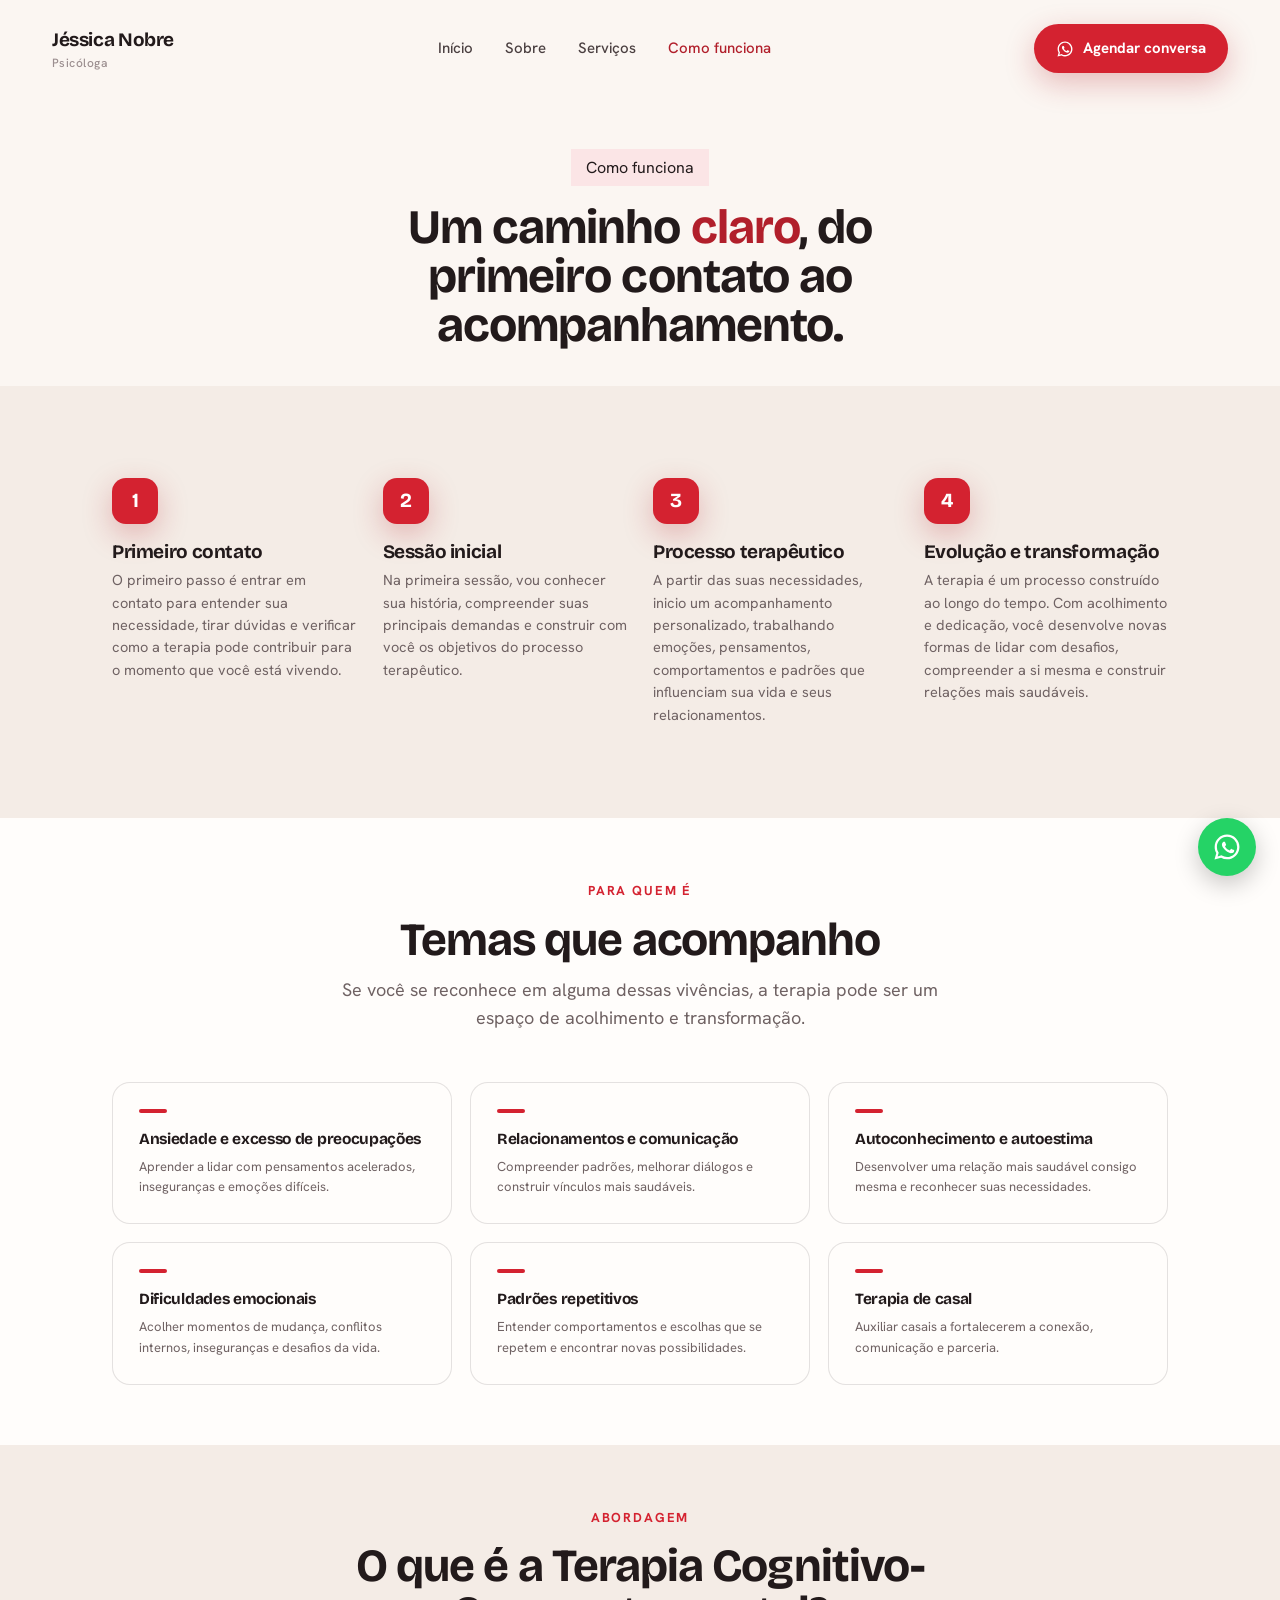
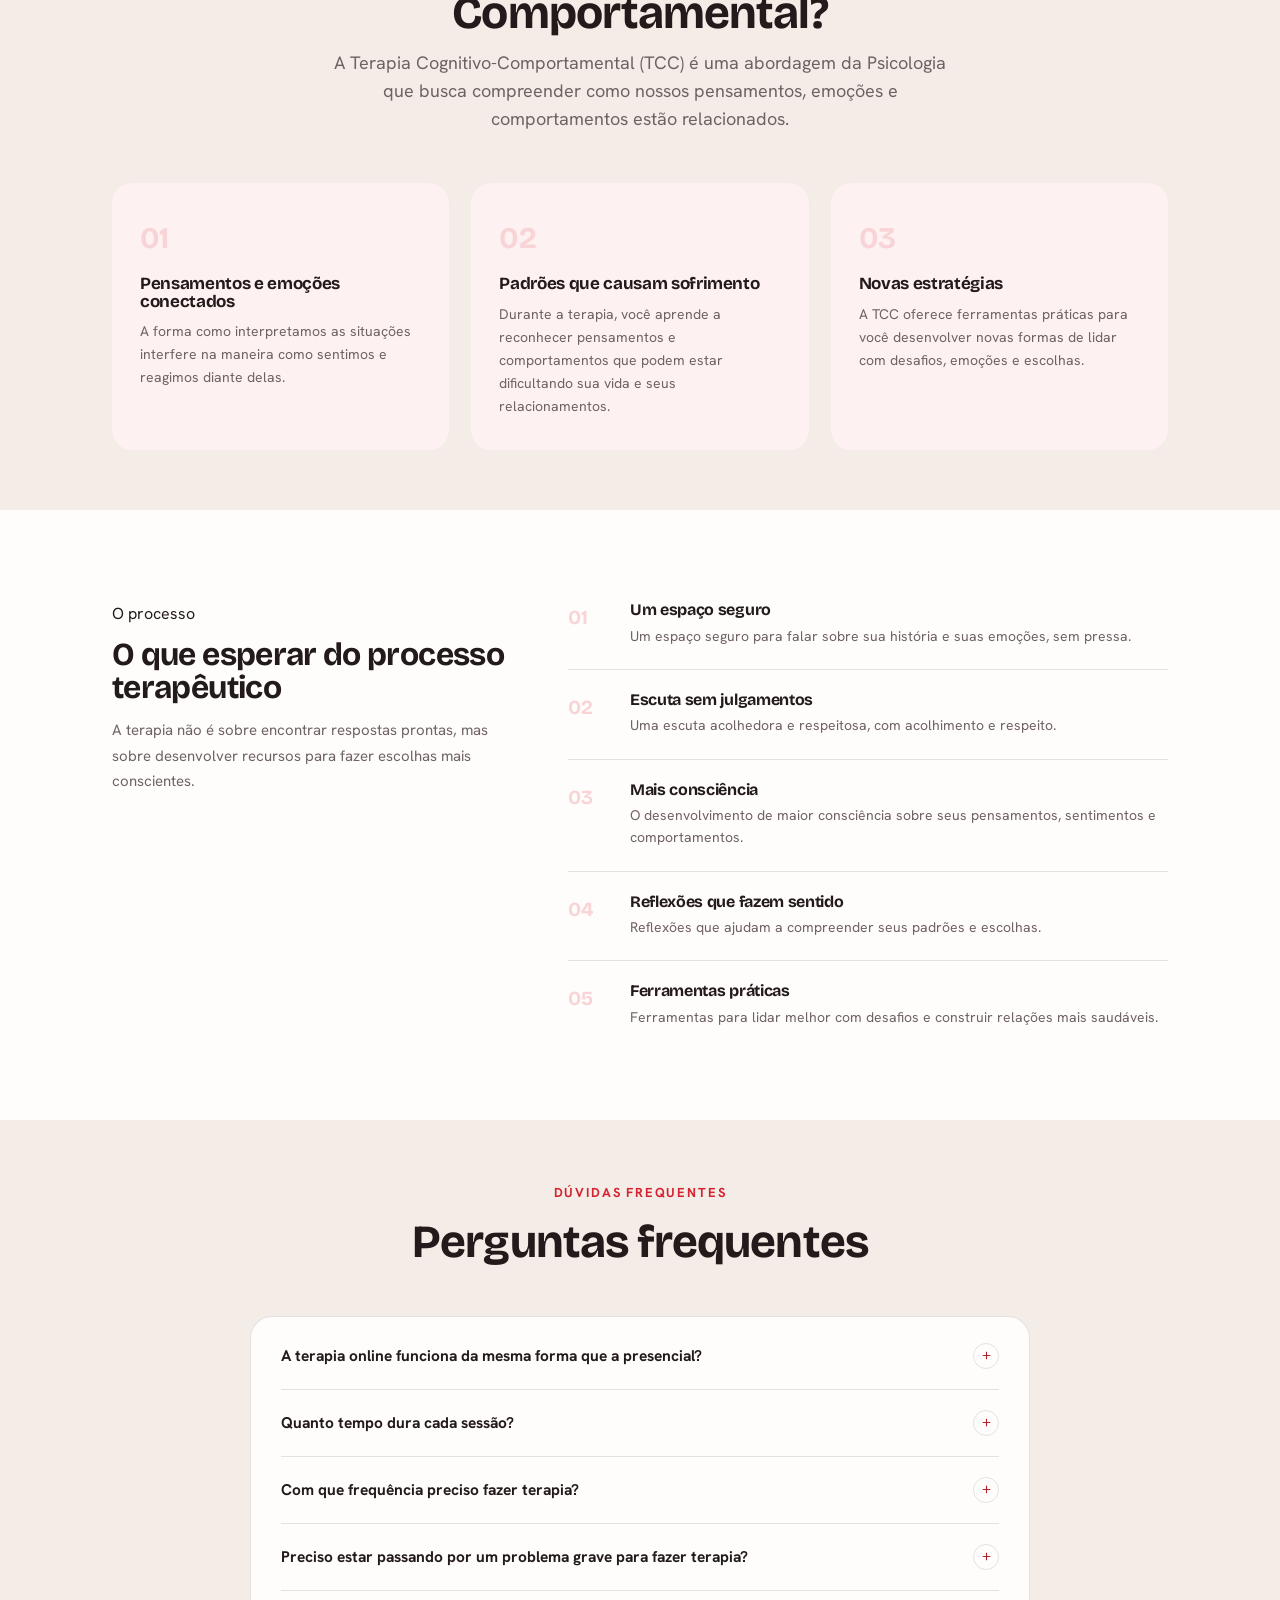
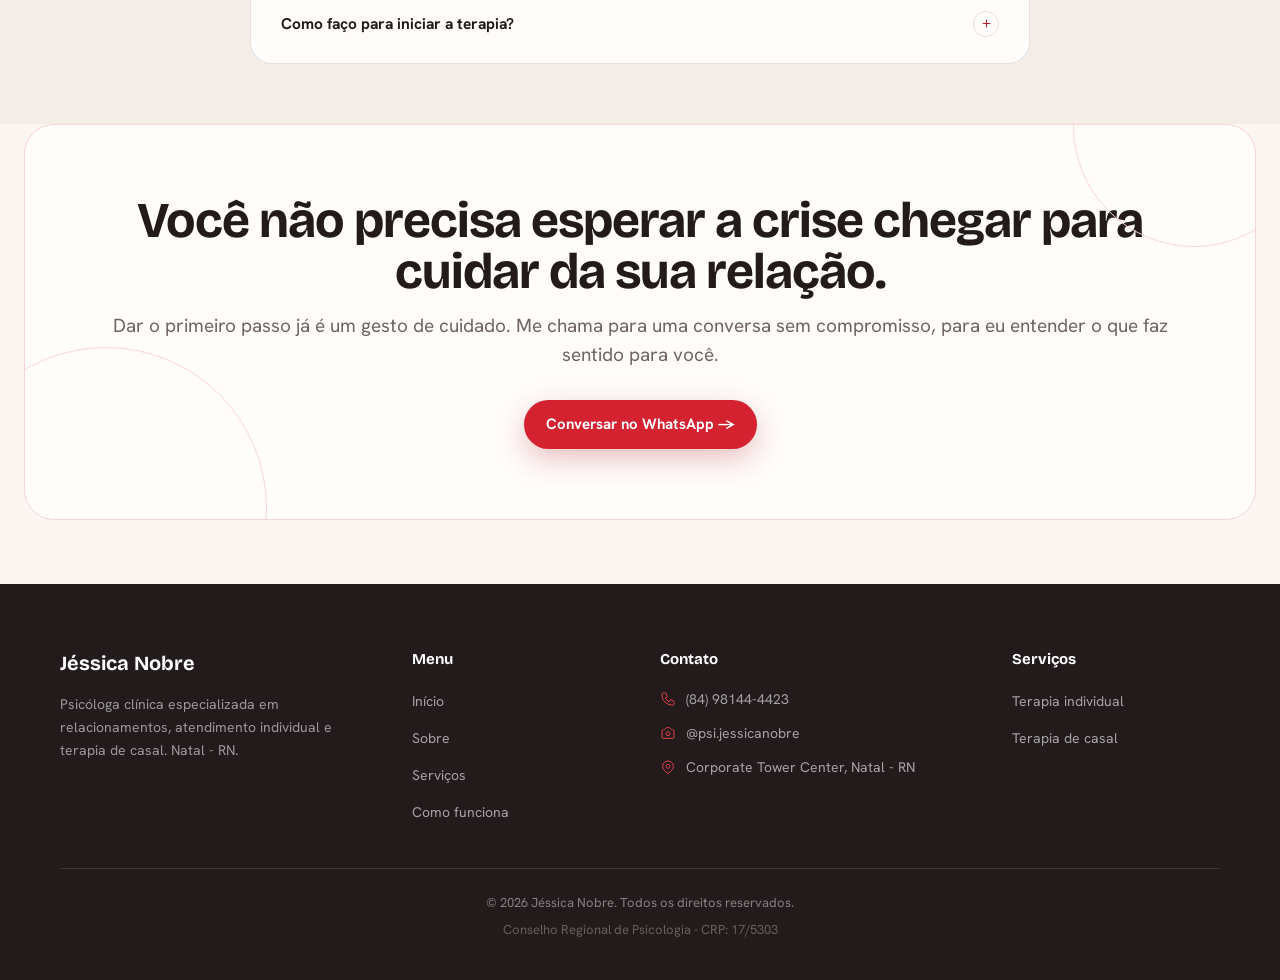
==== como-funciona.html @ 58157f89 "Site inicial - Jessica Nobre, Psicologa Site institucional completo: Home, Sobre, Servicos e Como fu" ====
<!DOCTYPE html>
<html lang="pt-BR">
<head>
<meta charset="utf-8">
<meta name="viewport" content="width=device-width, initial-scale=1">
<title>Como funciona — Jéssica Nobre · Psicóloga</title>
<link rel="preconnect" href="https://fonts.googleapis.com">
<link rel="preconnect" href="https://fonts.gstatic.com" crossorigin>
<link href="https://fonts.googleapis.com/css2?family=Bricolage+Grotesque:wght@400;600;700;800&family=Hanken+Grotesk:wght@400;500;600;700&display=swap" rel="stylesheet">
<link rel="stylesheet" href="style.css">
</head>
<body>

<nav class="nav">
  <a href="index.html" class="brand">
    <span class="nm">Jéssica Nobre<span>Psicóloga</span></span>
  </a>

  <button class="navtoggle" aria-label="Abrir menu">
    <span></span><span></span><span></span>
  </button>

  <div class="navmenu">
    <div class="navlinks">
      <a href="index.html">Início</a>
      <a href="sobre.html">Sobre</a>
      <a href="servicos.html">Serviços</a>
      <a href="como-funciona.html" class="active">Como funciona</a>
    </div>
    <a class="btn-wa" href="https://wa.me/5584981444423?text=Ol%C3%A1%2C%20J%C3%A9ssica%21%20Gostaria%20de%20agendar%20uma%20conversa." target="_blank" rel="noopener noreferrer">
      <svg viewBox="0 0 24 24" fill="currentColor" width="18" height="18">
        <path d="M12.04 2C6.58 2 2.13 6.45 2.13 11.91c0 1.75.46 3.45 1.32 4.95L2 22l5.25-1.38a9.9 9.9 0 0 0 4.79 1.22h.01c5.46 0 9.91-4.45 9.91-9.91 0-2.65-1.03-5.14-2.9-7.01A9.82 9.82 0 0 0 12.04 2Zm0 1.82c2.16 0 4.18.84 5.71 2.37a8.02 8.02 0 0 1 2.37 5.72c0 4.46-3.63 8.09-8.1 8.09a8.1 8.1 0 0 1-4.13-1.13l-.3-.18-3.07.81.82-3-.19-.31a8.05 8.05 0 0 1-1.24-4.29c0-4.46 3.63-8.09 8.1-8.09Zm-2.6 3.98c-.16 0-.42.06-.64.3-.22.24-.85.83-.85 2.02 0 1.19.87 2.34.99 2.5.12.16 1.7 2.6 4.12 3.64.58.25 1.03.4 1.38.51.58.18 1.11.16 1.53.1.47-.07 1.43-.58 1.63-1.15.2-.56.2-1.05.14-1.15-.06-.1-.22-.16-.46-.28-.24-.12-1.43-.71-1.65-.79-.22-.08-.38-.12-.54.12-.16.24-.62.79-.76.95-.14.16-.28.18-.52.06-.24-.12-1.02-.38-1.94-1.2-.72-.64-1.2-1.43-1.34-1.67-.14-.24-.01-.37.11-.49.11-.11.24-.28.36-.42.12-.14.16-.24.24-.4.08-.16.04-.3-.02-.42-.06-.12-.54-1.3-.74-1.78-.2-.47-.4-.4-.54-.41h-.46Z"/>
      </svg>
      Agendar conversa
    </a>
  </div>
</nav>

<div class="hero-simple">
  <span class="eyebrow">Como funciona</span>
  <h1>Um caminho <em>claro</em>, do primeiro contato ao acompanhamento.</h1>
</div>

<section class="sec dark">
  <div class="wrap">
    <div class="steps">
      <div class="step"><div class="n">1</div><h4>Primeiro contato</h4><p>O primeiro passo é entrar em contato para entender sua necessidade, tirar dúvidas e verificar como a terapia pode contribuir para o momento que você está vivendo.</p></div>
      <div class="step"><div class="n">2</div><h4>Sessão inicial</h4><p>Na primeira sessão, vou conhecer sua história, compreender suas principais demandas e construir com você os objetivos do processo terapêutico.</p></div>
      <div class="step"><div class="n">3</div><h4>Processo terapêutico</h4><p>A partir das suas necessidades, inicio um acompanhamento personalizado, trabalhando emoções, pensamentos, comportamentos e padrões que influenciam sua vida e seus relacionamentos.</p></div>
      <div class="step"><div class="n">4</div><h4>Evolução e transformação</h4><p>A terapia é um processo construído ao longo do tempo. Com acolhimento e dedicação, você desenvolve novas formas de lidar com desafios, compreender a si mesma e construir relações mais saudáveis.</p></div>
    </div>
  </div>
</section>

<section class="sec tight band-white">
  <div class="wrap">
    <div class="sec-head center">
      <span class="eyebrow">Para quem é</span>
      <h2>Temas que acompanho</h2>
      <p>Se você se reconhece em alguma dessas vivências, a terapia pode ser um espaço de acolhimento e transformação.</p>
    </div>
    <div class="indic-grid">
      <div class="indic">
        <div class="bar"></div>
        <h4>Ansiedade e excesso de preocupações</h4>
        <p>Aprender a lidar com pensamentos acelerados, inseguranças e emoções difíceis.</p>
      </div>
      <div class="indic">
        <div class="bar"></div>
        <h4>Relacionamentos e comunicação</h4>
        <p>Compreender padrões, melhorar diálogos e construir vínculos mais saudáveis.</p>
      </div>
      <div class="indic">
        <div class="bar"></div>
        <h4>Autoconhecimento e autoestima</h4>
        <p>Desenvolver uma relação mais saudável consigo mesma e reconhecer suas necessidades.</p>
      </div>
      <div class="indic">
        <div class="bar"></div>
        <h4>Dificuldades emocionais</h4>
        <p>Acolher momentos de mudança, conflitos internos, inseguranças e desafios da vida.</p>
      </div>
      <div class="indic">
        <div class="bar"></div>
        <h4>Padrões repetitivos</h4>
        <p>Entender comportamentos e escolhas que se repetem e encontrar novas possibilidades.</p>
      </div>
      <div class="indic">
        <div class="bar"></div>
        <h4>Terapia de casal</h4>
        <p>Auxiliar casais a fortalecerem a conexão, comunicação e parceria.</p>
      </div>
    </div>
  </div>
</section>

<section class="sec tight band-sand">
  <div class="wrap">
    <div class="sec-head center">
      <span class="eyebrow">Abordagem</span>
      <h2>O que é a Terapia Cognitivo-Comportamental?</h2>
      <p>A Terapia Cognitivo-Comportamental (TCC) é uma abordagem da Psicologia que busca compreender como nossos pensamentos, emoções e comportamentos estão relacionados.</p>
    </div>
    <div class="pilar-grid">
      <div class="pilar">
        <span class="num">01</span>
        <h4>Pensamentos e emoções conectados</h4>
        <p>A forma como interpretamos as situações interfere na maneira como sentimos e reagimos diante delas.</p>
      </div>
      <div class="pilar">
        <span class="num">02</span>
        <h4>Padrões que causam sofrimento</h4>
        <p>Durante a terapia, você aprende a reconhecer pensamentos e comportamentos que podem estar dificultando sua vida e seus relacionamentos.</p>
      </div>
      <div class="pilar">
        <span class="num">03</span>
        <h4>Novas estratégias</h4>
        <p>A TCC oferece ferramentas práticas para você desenvolver novas formas de lidar com desafios, emoções e escolhas.</p>
      </div>
    </div>
  </div>
</section>

<section class="sec band-white">
  <div class="wrap expect-grid">
    <div class="intro">
      <span class="eyebrow">O processo</span>
      <h2>O que esperar do processo terapêutico</h2>
      <p>A terapia não é sobre encontrar respostas prontas, mas sobre desenvolver recursos para fazer escolhas mais conscientes.</p>
    </div>
    <div class="expect-list">
      <div class="expect-item">
        <span class="num">01</span>
        <div>
          <h4>Um espaço seguro</h4>
          <p>Um espaço seguro para falar sobre sua história e suas emoções, sem pressa.</p>
        </div>
      </div>
      <div class="expect-item">
        <span class="num">02</span>
        <div>
          <h4>Escuta sem julgamentos</h4>
          <p>Uma escuta acolhedora e respeitosa, com acolhimento e respeito.</p>
        </div>
      </div>
      <div class="expect-item">
        <span class="num">03</span>
        <div>
          <h4>Mais consciência</h4>
          <p>O desenvolvimento de maior consciência sobre seus pensamentos, sentimentos e comportamentos.</p>
        </div>
      </div>
      <div class="expect-item">
        <span class="num">04</span>
        <div>
          <h4>Reflexões que fazem sentido</h4>
          <p>Reflexões que ajudam a compreender seus padrões e escolhas.</p>
        </div>
      </div>
      <div class="expect-item">
        <span class="num">05</span>
        <div>
          <h4>Ferramentas práticas</h4>
          <p>Ferramentas para lidar melhor com desafios e construir relações mais saudáveis.</p>
        </div>
      </div>
    </div>
  </div>
</section>

<section class="sec tight band-sand">
  <div class="wrap">
    <div class="sec-head center">
      <span class="eyebrow">Dúvidas frequentes</span>
      <h2>Perguntas frequentes</h2>
    </div>
    <div class="faq-list">
      <div class="faq-item">
        <button class="faq-q">
          A terapia online funciona da mesma forma que a presencial?
          <span class="plus">
            <svg viewBox="0 0 24 24" fill="none" stroke="currentColor" stroke-width="2" width="13" height="13"><path d="M12 5v14M5 12h14"/></svg>
          </span>
        </button>
        <div class="faq-a">
          <p>Sim. A terapia online permite o mesmo processo de escuta, acolhimento e construção terapêutica do atendimento presencial. A principal diferença é que ela acontece por videochamada, trazendo mais praticidade e flexibilidade para sua rotina.</p>
        </div>
      </div>
      <div class="faq-item">
        <button class="faq-q">
          Quanto tempo dura cada sessão?
          <span class="plus">
            <svg viewBox="0 0 24 24" fill="none" stroke="currentColor" stroke-width="2" width="13" height="13"><path d="M12 5v14M5 12h14"/></svg>
          </span>
        </button>
        <div class="faq-a">
          <p>As sessões têm duração aproximada de 45 a 50 minutos.</p>
        </div>
      </div>
      <div class="faq-item">
        <button class="faq-q">
          Com que frequência preciso fazer terapia?
          <span class="plus">
            <svg viewBox="0 0 24 24" fill="none" stroke="currentColor" stroke-width="2" width="13" height="13"><path d="M12 5v14M5 12h14"/></svg>
          </span>
        </button>
        <div class="faq-a">
          <p>Inicialmente, o acompanhamento costuma acontecer semanalmente, para favorecer a construção do processo terapêutico e o desenvolvimento das mudanças desejadas.</p>
        </div>
      </div>
      <div class="faq-item">
        <button class="faq-q">
          Preciso estar passando por um problema grave para fazer terapia?
          <span class="plus">
            <svg viewBox="0 0 24 24" fill="none" stroke="currentColor" stroke-width="2" width="13" height="13"><path d="M12 5v14M5 12h14"/></svg>
          </span>
        </button>
        <div class="faq-a">
          <p>Não. A terapia também é um espaço de autoconhecimento, prevenção e desenvolvimento pessoal. Você pode buscar acompanhamento para compreender melhor suas emoções, seus padrões e seus relacionamentos.</p>
        </div>
      </div>
      <div class="faq-item">
        <button class="faq-q">
          Como faço para iniciar a terapia?
          <span class="plus">
            <svg viewBox="0 0 24 24" fill="none" stroke="currentColor" stroke-width="2" width="13" height="13"><path d="M12 5v14M5 12h14"/></svg>
          </span>
        </button>
        <div class="faq-a">
          <p>O primeiro passo é entrar em contato para que eu entenda sua necessidade e defina com você a melhor forma de iniciar o acompanhamento.</p>
        </div>
      </div>
    </div>
  </div>
</section>

<section class="cta">
  <h2>Você não precisa esperar a crise chegar para cuidar da sua relação.</h2>
  <p>Dar o primeiro passo já é um gesto de cuidado. Me chama para uma conversa sem compromisso, para eu entender o que faz sentido para você.</p>
  <a class="btn-wa" href="https://wa.me/5584981444423?text=Ol%C3%A1%2C%20J%C3%A9ssica%21%20Gostaria%20de%20agendar%20uma%20conversa." target="_blank" rel="noopener noreferrer">Conversar no WhatsApp →</a>
</section>

<footer class="foot">
  <div class="foot-grid">
    <div class="foot-brand">
      <span class="nm">Jéssica Nobre</span>
      <p>Psicóloga clínica especializada em relacionamentos, atendimento individual e terapia de casal. Natal - RN.</p>
    </div>
    <div>
      <h5>Menu</h5>
      <ul>
        <li><a href="index.html">Início</a></li>
        <li><a href="sobre.html">Sobre</a></li>
        <li><a href="servicos.html">Serviços</a></li>
        <li><a href="como-funciona.html">Como funciona</a></li>
      </ul>
    </div>
    <div>
      <h5>Contato</h5>
      <ul class="foot-contact">
        <li>
          <svg viewBox="0 0 24 24" fill="none" stroke="currentColor" stroke-width="1.5"><path d="M3 5a2 2 0 012-2h3.28a1 1 0 01.948.684l1.498 4.493a1 1 0 01-.502 1.21l-2.257 1.13a11.042 11.042 0 005.516 5.516l1.13-2.257a1 1 0 011.21-.502l4.493 1.498a1 1 0 01.684.949V19a2 2 0 01-2 2h-1C9.716 21 3 14.284 3 6V5z"/></svg>
          <a href="https://wa.me/5584981444423?text=Ol%C3%A1%2C%20J%C3%A9ssica%21%20Gostaria%20de%20agendar%20uma%20conversa." target="_blank" rel="noopener noreferrer">(84) 98144-4423</a>
        </li>
        <li>
          <svg viewBox="0 0 24 24" fill="none" stroke="currentColor" stroke-width="1.5"><path d="M3 9a2 2 0 012-2h.93a2 2 0 001.664-.89l.812-1.22A2 2 0 0110.07 4h3.86a2 2 0 011.664.89l.812 1.22A2 2 0 0018.07 7H19a2 2 0 012 2v9a2 2 0 01-2 2H5a2 2 0 01-2-2V9z"/><path d="M15 13a3 3 0 11-6 0 3 3 0 016 0z"/></svg>
          <a href="https://instagram.com/psi.jessicanobre" target="_blank" rel="noopener noreferrer">@psi.jessicanobre</a>
        </li>
        <li>
          <svg viewBox="0 0 24 24" fill="none" stroke="currentColor" stroke-width="1.5"><path d="M17.657 16.657L13.414 20.9a1.998 1.998 0 01-2.827 0l-4.244-4.243a8 8 0 1111.314 0z"/><path d="M15 11a3 3 0 11-6 0 3 3 0 016 0z"/></svg>
          <span>Corporate Tower Center, Natal - RN</span>
        </li>
      </ul>
    </div>
    <div>
      <h5>Serviços</h5>
      <ul>
        <li><a href="servicos.html">Terapia individual</a></li>
        <li><a href="servicos.html">Terapia de casal</a></li>
      </ul>
    </div>
  </div>
  <div class="foot-bottom">
    <p>© 2026 Jéssica Nobre. Todos os direitos reservados.</p>
    <p>Conselho Regional de Psicologia - CRP: 17/5303</p>
  </div>
</footer>

<a class="wa-float" href="https://wa.me/5584981444423?text=Ol%C3%A1%2C%20J%C3%A9ssica%21%20Gostaria%20de%20agendar%20uma%20conversa." target="_blank" rel="noopener noreferrer" aria-label="Falar no WhatsApp">
  <svg viewBox="0 0 24 24" fill="currentColor" width="30" height="30">
    <path d="M12.04 2C6.58 2 2.13 6.45 2.13 11.91c0 1.75.46 3.45 1.32 4.95L2 22l5.25-1.38a9.9 9.9 0 0 0 4.79 1.22h.01c5.46 0 9.91-4.45 9.91-9.91 0-2.65-1.03-5.14-2.9-7.01A9.82 9.82 0 0 0 12.04 2Zm0 1.82c2.16 0 4.18.84 5.71 2.37a8.02 8.02 0 0 1 2.37 5.72c0 4.46-3.63 8.09-8.1 8.09a8.1 8.1 0 0 1-4.13-1.13l-.3-.18-3.07.81.82-3-.19-.31a8.05 8.05 0 0 1-1.24-4.29c0-4.46 3.63-8.09 8.1-8.09Zm-2.6 3.98c-.16 0-.42.06-.64.3-.22.24-.85.83-.85 2.02 0 1.19.87 2.34.99 2.5.12.16 1.7 2.6 4.12 3.64.58.25 1.03.4 1.38.51.58.18 1.11.16 1.53.1.47-.07 1.43-.58 1.63-1.15.2-.56.2-1.05.14-1.15-.06-.1-.22-.16-.46-.28-.24-.12-1.43-.71-1.65-.79-.22-.08-.38-.12-.54.12-.16.24-.62.79-.76.95-.14.16-.28.18-.52.06-.24-.12-1.02-.38-1.94-1.2-.72-.64-1.2-1.43-1.34-1.67-.14-.24-.01-.37.11-.49.11-.11.24-.28.36-.42.12-.14.16-.24.24-.4.08-.16.04-.3-.02-.42-.06-.12-.54-1.3-.74-1.78-.2-.47-.4-.4-.54-.41h-.46Z"/>
  </svg>
</a>

<script src="script.js"></script>
</body>
</html>
---- style.css ----
/* ============================================================
   Jéssica Nobre — Psicóloga · Casal & Família
   Direção Afirmativo (bold, vermelho dominante, geométrico)
   Display: Bricolage Grotesque · Body: Hanken Grotesk
   ============================================================ */

:root {
  /* vermelhos */
  --red-800: #6E1620;
  --red-700: #8E1C28;
  --red-600: #B11F2B;
  --red-500: #D42230;
  --red-400: #E4434F;
  --red-300: #F08A91;
  --red-150: #F8D4D6;
  --red-100: #FBE5E6;
  --red-50:  #FDF1F1;

  /* neutros quentes */
  --ink:    #221A1B;
  --ink-2:  #4A3F40;
  --muted:  #6F6263;
  --faint:  #9C8F90;
  --cream:  #FBF6F2;
  --paper:  #FFFDFB;
  --sand:   #F4ECE6;
  --line:   rgba(34,26,27,0.12);

  --shadow-sm: 0 1px 2px rgba(34,26,27,.05), 0 3px 10px rgba(34,26,27,.05);
  --shadow-md: 0 6px 18px rgba(34,26,27,.08), 0 18px 44px rgba(34,26,27,.10);
  --shadow-red: 0 10px 30px rgba(180,31,43,.28);
}

* { box-sizing: border-box; }

html, body {
  margin: 0;
  min-height: 100%;
  background: var(--cream);
}

body {
  color: var(--ink);
  padding-top: 92px;
  font-family: "Hanken Grotesk", system-ui, sans-serif;
  -webkit-font-smoothing: antialiased;
  text-rendering: optimizeLegibility;
  font-size: 16px;
  line-height: 1.55;
}

img { display: block; max-width: 100%; }
.btn-wa, .ghost, .navlinks a { white-space: nowrap; }
a { text-decoration: none; }

h1, h2, h3, h4, .display {
  font-family: "Bricolage Grotesque", system-ui, sans-serif; font-weight: 700;
  letter-spacing: -.02em; line-height: 1.02;
}

/* placeholder de foto base */
.ph { position: relative; overflow: hidden; background: linear-gradient(150deg, var(--red-300), var(--red-150)); }
.ph .ph-tag {
  position: absolute; left: 16px; bottom: 16px; z-index: 2;
  font-size: 11.5px; letter-spacing: .08em; font-weight: 700; text-transform: uppercase;
  background: rgba(255,255,255,.82); color: var(--red-600);
  padding: 6px 11px; border-radius: 99px; backdrop-filter: blur(4px);
}
.ph img { width: 100%; height: 100%; object-fit: cover; object-position: top; display: block; }

/* NAV */
.nav {
  display: flex; align-items: center; justify-content: space-between;
  padding: 24px 52px;
  position: fixed; top: 0; left: 0; right: 0; z-index: 1000;
  background: transparent;
}
.brand { display: flex; align-items: center; gap: 12px; text-decoration: none; }
.brand .dot { width: 34px; height: 34px; border-radius: 11px; background: var(--red-500);
  display: flex; align-items: center; justify-content: center; color: #fff; box-shadow: var(--shadow-red); flex: 0 0 auto; }
.brand .dot svg { width: 19px; height: 19px; }
.brand .nm { font-family: "Bricolage Grotesque"; font-weight: 700; font-size: 19px; letter-spacing: -.02em; color: var(--ink); }
.brand .nm span { display: block; font-family: "Hanken Grotesk"; font-weight: 500; font-size: 12px; color: var(--faint); letter-spacing: .04em; }
.navmenu { display: contents; }
.navlinks { display: flex; gap: 32px; }
.navlinks a { font-size: 15px; font-weight: 500; color: var(--ink-2); }
.navlinks a:hover, .navlinks a.active { color: var(--red-600); }
.btn-wa {
  display: inline-flex; align-items: center; gap: 9px; background: var(--red-500); color: #fff;
  font-weight: 700; font-size: 15px; padding: 13px 22px; border-radius: 99px; box-shadow: var(--shadow-red);
  transition: transform .15s, background .15s; border: none; cursor: pointer;
}
.btn-wa:hover { background: var(--red-600); transform: translateY(-1px); }
.btn-wa svg { width: 18px; height: 18px; }
.btn-wa.lg { padding: 18px 32px; font-size: 17px; gap: 11px; }
.btn-wa.lg svg { width: 21px; height: 21px; }

.sec.push-down { padding-top: 150px; }

.navtoggle { display: none; background: none; border: none; cursor: pointer; padding: 6px; }
.navtoggle span { display: block; width: 24px; height: 2px; background: var(--ink); margin: 5px 0; border-radius: 2px; }

/* HERO */
.hero { padding: 28px 0 0; }
.hero-inner {
  margin: 0; background: var(--paper); color: var(--ink); border-radius: 34px; overflow: hidden;
  display: grid; grid-template-columns: 1.08fr .92fr; box-shadow: var(--shadow-md); position: relative;
  border: 1px solid var(--line);
  min-height: calc(100vh - 296px);
}
.hero-l { align-self: center; }
.hero-inner::before {
  content:""; position:absolute; width: 460px; height: 460px; border-radius: 50%;
  border: 1px solid var(--red-150); top: -160px; left: 38%;
}
.hero-l { padding: 66px 56px 56px; position: relative; z-index: 1; }
.hero .eyebrow, .sec-head .eyebrow, .about .eyebrow {
  display: inline-flex; align-items: center; gap: 8px; font-size: 13px; font-weight: 700; letter-spacing: .04em;
  text-transform: uppercase; background: var(--red-100); color: var(--red-700); padding: 8px 15px; border-radius: 99px;
  white-space: nowrap;
}
.sec-head .eyebrow, .about .eyebrow { background: none; padding: 0; }
.hero h1 { font-size: 68px; margin: 26px 0 22px; text-wrap: balance; }
.hero h1 em { font-style: normal; color: var(--red-600); }
.hero p { font-size: 19px; color: var(--muted); max-width: 28em; margin: 0 0 34px; }
.hero-cta { display: flex; align-items: center; gap: 16px; flex-wrap: wrap; }
.hero .btn-wa { background: var(--red-500); color: #fff; box-shadow: var(--shadow-red); }
.hero .btn-wa:hover { background: var(--red-600); }
.ghost { display: inline-flex; align-items: center; gap: 8px; font-weight: 700; font-size: 15px;
  color: var(--ink-2); border: 1.5px solid var(--line); padding: 12px 20px; border-radius: 99px; }
.ghost:hover { border-color: var(--ink); color: var(--ink); }
.ghost svg { width: 16px; height: 16px; }
.hero-photo { background: linear-gradient(160deg, var(--red-400), var(--red-700)); }
.hero-inner .hero-photo { position: absolute; grid-column: 2; grid-row: 1; inset: 0; }
.hero-photo .ph-tag { background: rgba(255,255,255,.9); }

/* Hero pequeno (páginas internas) */
.hero-simple { padding: 64px 52px 20px; max-width: 760px; margin: 0 auto; text-align: center; }
.hero-simple .eyebrow { background: var(--red-100); padding: 8px 15px; }
.hero-simple h1 { font-size: 48px; margin: 22px 0 16px; }
.hero-simple h1 em { font-style: normal; color: var(--red-600); }
.hero-simple p { font-size: 18px; color: var(--muted); margin: 0 auto; max-width: 34em; }

.stats { display: grid; grid-template-columns: repeat(3, 1fr); gap: 18px; margin: 22px 0 0; }
.stat { background: var(--paper); border: 1px solid var(--line); border-radius: 20px; padding: 24px 28px; }
.stat b { font-family: "Bricolage Grotesque"; font-size: 32px; font-weight: 700; color: var(--red-600); display: block; letter-spacing: -.02em; }
.stat span { font-size: 14.5px; color: var(--muted); }

.sec { padding: 92px 0; }
.sec.tight { padding: 60px 0; }
.wrap { max-width: 1160px; margin: 0 auto; padding: 0 52px; }
.sec-head { max-width: 640px; margin-bottom: 50px; }
.sec-head.center { max-width: 640px; margin-left: auto; margin-right: auto; text-align: center; }
.sec-head .eyebrow { font-size: 13px; font-weight: 700; letter-spacing: .14em; text-transform: uppercase; color: var(--red-500); }
.sec-head h2 { font-size: 46px; margin: 14px 0 12px; }
.sec-head p { font-size: 18px; color: var(--muted); margin: 0; }

.svc-grid { display: grid; grid-template-columns: repeat(2, 1fr); gap: 22px; }
.svc { background: var(--paper); border: 1px solid var(--line); border-radius: 24px; padding: 34px 30px;
  display: flex; flex-direction: column; gap: 14px; transition: transform .15s, box-shadow .15s; }
.svc:hover { transform: translateY(-4px); box-shadow: var(--shadow-md); }
.svc .top { display: flex; align-items: center; justify-content: space-between; }
.svc .idx { font-family: "Bricolage Grotesque"; font-size: 34px; font-weight: 700; color: var(--red-150); letter-spacing: -.02em; }
.svc h3 { font-size: 22px; margin: 6px 0 0; }
.svc p { font-size: 15.5px; color: var(--muted); margin: 0; flex: 1; }
.svc .more { font-size: 14.5px; font-weight: 700; color: var(--red-600); display: inline-flex; align-items: center; gap: 6px; }
.svc .more svg { width: 15px; height: 15px; }

.sec.dark { background: var(--sand); color: var(--ink); }
.sec.dark .sec-head h2 { color: var(--ink); }
.sec.dark .sec-head .eyebrow { color: var(--red-600); }
.steps { display: grid; grid-template-columns: repeat(4, 1fr); gap: 26px; }
.step .n { width: 46px; height: 46px; border-radius: 14px; background: var(--red-500);
  display: flex; align-items: center; justify-content: center; font-family: "Bricolage Grotesque"; font-weight: 700; font-size: 20px; color: #fff; box-shadow: var(--shadow-red); }
.step h4 { font-size: 19px; margin: 18px 0 8px; }
.step p { font-size: 14.5px; color: var(--muted); margin: 0; }

.about-grid { display: grid; grid-template-columns: .9fr 1.1fr; gap: 56px; align-items: center; }
.about-photo { aspect-ratio: 4/5; border-radius: 26px; box-shadow: var(--shadow-md); }
.about h2 { font-size: 40px; margin: 14px 0 18px; }
.about p { font-size: 16.5px; color: var(--muted); margin: 0 0 16px; }
.about p strong { color: var(--ink); font-weight: 700; }
.creds { display: flex; flex-wrap: wrap; gap: 10px; margin-top: 24px; }
.creds + .ghost { margin-top: 20px; }
.creds span { font-size: 13.5px; font-weight: 600; color: var(--red-700); background: var(--red-100); padding: 8px 14px; border-radius: 99px; }

.loc-grid { display: grid; grid-template-columns: 1fr 1fr; gap: 22px; }
.loc { background: var(--paper); border: 1px solid var(--line); border-radius: 22px; padding: 34px; display: flex; gap: 18px; }
.loc .ic { flex: 0 0 auto; width: 52px; height: 52px; border-radius: 15px; background: var(--red-100); color: var(--red-600); display: flex; align-items: center; justify-content: center; }
.loc .ic svg { width: 25px; height: 25px; }
.loc h4 { font-size: 19px; margin: 2px 0 8px; }
.loc p { font-size: 15px; color: var(--muted); margin: 0; }

.cta { margin: 0 24px 64px; background: var(--paper); color: var(--ink); border-radius: 30px; padding: 70px; text-align: center; position: relative; overflow: hidden; border: 1.5px solid var(--red-150); }
.cta::before { content:""; position:absolute; width: 320px; height: 320px; border-radius: 50%; border: 1px solid var(--red-150); bottom: -150px; left: -80px; }
.cta::after { content:""; position:absolute; width: 240px; height: 240px; border-radius: 50%; border: 1px solid var(--red-150); top: -120px; right: -60px; }
.cta h2 { font-size: 50px; margin: 0 0 14px; position: relative; color: var(--ink); }
.cta p { font-size: 19px; color: var(--muted); margin: 0 0 30px; position: relative; }
.cta .btn-wa { background: var(--red-500); color: #fff; position: relative; box-shadow: var(--shadow-red); }

/* FOOTER */
.foot { background: var(--ink); color: rgba(255,255,255,.6); padding: 64px 52px 40px; }
.foot-grid {
  max-width: 1160px; margin: 0 auto; display: grid; grid-template-columns: 1.5fr 1fr 1.5fr 1fr; gap: 40px;
  padding-bottom: 44px; border-bottom: 1px solid rgba(255,255,255,.12);
}
.foot-brand .nm { font-family: "Bricolage Grotesque"; font-weight: 700; font-size: 20px; color: #fff; display: block; margin-bottom: 14px; }
.foot-brand p { font-size: 14px; line-height: 1.65; color: rgba(255,255,255,.55); margin: 0; }
.foot h5 { font-family: "Bricolage Grotesque"; font-size: 15px; color: #fff; font-weight: 700; margin: 0 0 18px; }
.foot ul { list-style: none; margin: 0; padding: 0; display: flex; flex-direction: column; gap: 12px; }
.foot ul a { font-size: 14px; color: rgba(255,255,255,.6); transition: color .15s; }
.foot ul a:hover { color: #fff; }
.foot-contact li { display: flex; align-items: flex-start; gap: 10px; font-size: 14px; color: rgba(255,255,255,.6); }
.foot-contact li a { color: inherit; }
.foot-contact li a:hover { color: #fff; }
.foot-contact svg { width: 16px; height: 16px; flex: 0 0 auto; margin-top: 2px; color: var(--red-400); }
.foot-bottom { max-width: 1160px; margin: 0 auto; padding-top: 24px; text-align: center; }
.foot-bottom p { font-size: 13px; color: rgba(255,255,255,.45); margin: 0 0 6px; }
.foot-bottom p:last-child { margin: 0; color: rgba(255,255,255,.3); }

/* WHATSAPP FLUTUANTE */
.wa-float {
  position: fixed; bottom: 24px; right: 24px; z-index: 999;
  width: 58px; height: 58px; border-radius: 50%;
  background: #25D366; color: #fff;
  display: flex; align-items: center; justify-content: center;
  box-shadow: 0 8px 24px rgba(0,0,0,.22);
  transition: transform .15s, box-shadow .15s;
}
.wa-float:hover { transform: scale(1.08); box-shadow: 0 10px 28px rgba(0,0,0,.28); }
.wa-float svg { width: 30px; height: 30px; }

/* Bandas de contraste entre seções */
.band-sand { background: var(--sand); }
.fade-sand-top { background: linear-gradient(to bottom, var(--paper) 0, var(--sand) 180px); }
.band-white { background: var(--paper); }

/* CITAÇÃO */
.quote-sec { padding: 70px 0; background: var(--sand); }
.quote { max-width: 720px; margin: 0 auto; text-align: center; }
.quote p { font-family: "Bricolage Grotesque"; font-weight: 600; font-style: italic; font-size: 28px; color: var(--ink); line-height: 1.32; margin: 0 0 18px; }
.quote-line { display: flex; align-items: center; justify-content: center; gap: 12px; }
.quote-line .bar { width: 32px; height: 1px; background: var(--red-300); }
.quote-line .who { font-size: 12px; font-weight: 700; letter-spacing: .14em; text-transform: uppercase; color: var(--red-600); }

/* O QUE VOCÊ PODE ESPERAR */
.expect-grid { display: grid; grid-template-columns: .8fr 1.2fr; gap: 56px; align-items: start; }
.expect-grid .intro h2 { font-size: 32px; margin: 12px 0 14px; }
.expect-grid .intro p { font-size: 15px; color: var(--muted); line-height: 1.7; margin: 0; }
.expect-list { display: flex; flex-direction: column; }
.expect-item { display: grid; grid-template-columns: 44px 1fr; gap: 18px; padding: 22px 0; border-bottom: 1px solid var(--line); }
.expect-item:first-child { padding-top: 0; }
.expect-item:last-child { border-bottom: none; padding-bottom: 0; }
.expect-item .num { font-family: "Bricolage Grotesque"; font-weight: 700; font-size: 20px; color: var(--red-150); letter-spacing: -.02em; }
.expect-item h4 { font-size: 16px; margin: 0 0 6px; }
.expect-item p { font-size: 14px; color: var(--muted); margin: 0; line-height: 1.6; }

/* EXPERIÊNCIA / ESPECIALIDADES */
.split-grid { display: grid; grid-template-columns: 1fr 1fr; gap: 56px; align-items: start; }
.split-grid h2 { font-size: 32px; margin: 12px 0 18px; }
.split-grid > div > p { font-size: 15px; color: var(--muted); line-height: 1.7; margin: 0 0 16px; }
.esp-list { list-style: none; margin: 0; padding: 0; display: flex; flex-direction: column; gap: 22px; }
.esp-list li { display: flex; gap: 14px; align-items: flex-start; }
.esp-list .dot3 { width: 7px; height: 7px; border-radius: 50%; background: var(--red-500); margin-top: 8px; flex: 0 0 auto; }
.esp-list h4 { font-size: 15.5px; margin: 0 0 4px; }
.esp-list p { font-size: 13.5px; color: var(--muted); margin: 0; line-height: 1.55; }

/* MINHA HISTÓRIA */
.historia-wrap { max-width: 720px; margin: 0 auto; }
.historia-quote { text-align: center; font-family: "Bricolage Grotesque"; font-style: italic; font-weight: 600; font-size: 19px; color: var(--red-600); margin: 0 0 34px; }
.historia-body { max-width: 620px; margin: 0 auto; }
.historia-body p { font-size: 15.5px; color: var(--muted); line-height: 1.75; margin: 0 0 20px; }
.historia-body p:last-child { margin: 0; }

/* PILARES (o que guia minha prática) */
.pilar-grid { display: grid; grid-template-columns: repeat(3, 1fr); gap: 22px; }
.pilar { background: var(--red-50); border-radius: 20px; padding: 32px 28px; }
.pilar .num { font-family: "Bricolage Grotesque"; font-size: 30px; font-weight: 700; color: var(--red-150); display: block; margin-bottom: 14px; letter-spacing: -.02em; }
.pilar h4 { font-size: 17px; margin: 0 0 10px; }
.pilar p { font-size: 14px; color: var(--muted); margin: 0; line-height: 1.65; }

/* FORMAÇÃO */
.form-grid { display: grid; grid-template-columns: repeat(4, 1fr); gap: 0; }
.form-item { padding: 0 24px; border-left: 1px solid var(--line); }
.form-item:first-child { padding-left: 0; border-left: none; }
.form-item .dot2 { width: 6px; height: 6px; border-radius: 50%; background: var(--red-500); margin-bottom: 16px; }
.form-item h4 { font-size: 16px; margin: 0 0 8px; }
.form-item p { font-size: 13.5px; color: var(--muted); line-height: 1.6; margin: 0; }

/* DEPOIMENTOS */
.testi-grid { display: grid; grid-template-columns: repeat(3, 1fr); gap: 22px; }
.testi { background: var(--paper); border: 1px solid var(--line); border-radius: 22px; padding: 28px 26px; display: flex; flex-direction: column; gap: 14px; }
.testi .stars { display: flex; gap: 3px; color: var(--red-500); }
.testi .stars svg { width: 15px; height: 15px; }
.testi .who { display: flex; align-items: center; gap: 10px; }
.testi .avatar { width: 38px; height: 38px; border-radius: 50%; background: var(--red-100); color: var(--red-600); display: flex; align-items: center; justify-content: center; font-weight: 700; font-size: 13px; flex: 0 0 auto; }
.testi .who small { color: var(--faint); font-size: 12.5px; }
.testi p.txt { font-size: 14.5px; color: var(--muted); margin: 0; font-style: italic; flex: 1; }
.testi .tag { font-size: 11px; font-weight: 700; letter-spacing: .06em; text-transform: uppercase; color: var(--red-600); background: var(--red-100); padding: 5px 10px; border-radius: 99px; align-self: flex-start; }

/* INDICAÇÕES */
.indic-grid { display: grid; grid-template-columns: repeat(3, 1fr); gap: 18px; }
.indic { background: var(--paper); border: 1px solid var(--line); border-radius: 18px; padding: 26px; }
.indic .bar { width: 28px; height: 4px; background: var(--red-500); border-radius: 99px; margin-bottom: 16px; }
.indic h4 { font-size: 15.5px; margin: 0 0 8px; line-height: 1.3; }
.indic p { font-size: 13px; color: var(--muted); margin: 0; line-height: 1.55; }

/* FAQ */
.faq-list { max-width: 780px; margin: 0 auto; background: var(--paper); border-radius: 22px; padding: 6px 30px; border: 1px solid var(--line); }
.faq-item { border-bottom: 1px solid var(--line); }
.faq-item:last-child { border-bottom: none; }
.faq-q { width: 100%; display: flex; align-items: center; justify-content: space-between; gap: 16px; background: none; border: none; text-align: left; padding: 20px 0; cursor: pointer; font-family: "Hanken Grotesk"; font-weight: 700; font-size: 15.5px; color: var(--ink); }
.faq-q .plus { flex: 0 0 auto; width: 26px; height: 26px; border-radius: 50%; border: 1px solid var(--line); color: var(--red-600); display: flex; align-items: center; justify-content: center; transition: transform .2s; }
.faq-item.open .faq-q .plus { transform: rotate(45deg); }
.faq-a { max-height: 0; overflow: hidden; transition: max-height .25s ease; }
.faq-item.open .faq-a { max-height: 320px; }
.faq-a p { margin: 0 0 20px; font-size: 14.5px; color: var(--muted); line-height: 1.6; }

/* Responsivo */
@media (max-width: 860px) {
  .nav { padding: 18px 24px; }
  body { padding-top: 76px; }
  .navtoggle { display: block; }
  .navmenu {
    display: none; flex-direction: column; gap: 0; position: absolute; top: 100%; left: 0; right: 0;
    background: var(--paper); border-top: 1px solid var(--line); padding: 12px 24px; box-shadow: var(--shadow-sm);
  }
  .navmenu.open { display: flex; }
  .navlinks { flex-direction: column; gap: 0; }
  .navlinks a { padding: 12px 0; border-bottom: 1px solid var(--line); }
  .navmenu .btn-wa { margin-top: 12px; justify-content: center; }

  .hero-inner { grid-template-columns: 1fr; margin: 0 16px; min-height: 0; }
  .hero-l { align-self: auto; }
  .hero-l { padding: 44px 28px 36px; }
  .hero h1 { font-size: 42px; }
  .hero p { font-size: 17px; }
  .hero-photo { height: 260px; min-height: 260px; }
  .hero-inner .hero-photo { position: relative; grid-column: auto; grid-row: auto; inset: auto; height: 260px; min-height: 260px; }
  .hero-simple { padding: 44px 24px 10px; }
  .hero-simple h1 { font-size: 32px; }

  .stats { grid-template-columns: repeat(3, 1fr); gap: 8px; margin: 16px; }
  .stat { padding: 14px 10px; border-radius: 14px; }
  .stat b { font-size: 19px; }
  .stat span { font-size: 10.5px; line-height: 1.3; display: block; }
  .sec { padding: 56px 0; }
  .sec.push-down { padding-top: 88px; }
  .wrap { padding: 0 24px; }
  .sec-head h2 { font-size: 30px; }

  .svc-grid, .steps, .loc-grid, .about-grid, .testi-grid, .indic-grid, .pilar-grid { grid-template-columns: 1fr; }
  .about-photo { aspect-ratio: 3/4; }

  .form-grid { grid-template-columns: 1fr 1fr; gap: 28px; }
  .form-item { padding: 0; border-left: none; border-top: 1px solid var(--line); padding-top: 24px; }
  .form-item:first-child { padding-top: 0; border-top: none; }

  .historia-quote { font-size: 16px; }
  .split-grid, .expect-grid { grid-template-columns: 1fr; gap: 36px; }

  .cta { margin: 0 16px 40px; padding: 44px 28px; }
  .cta h2 { font-size: 30px; }

  .foot { padding: 48px 24px 32px; }
  .foot-grid { grid-template-columns: 1fr 1fr; gap: 32px; padding-bottom: 32px; }
  .foot-brand { grid-column: 1 / -1; }

  .wa-float { width: 52px; height: 52px; bottom: 18px; right: 18px; }
  .wa-float svg { width: 26px; height: 26px; }

  .quote p { font-size: 21px; }
  .faq-list { padding: 6px 20px; }
  .faq-q .plus { width: 32px; height: 32px; }
}
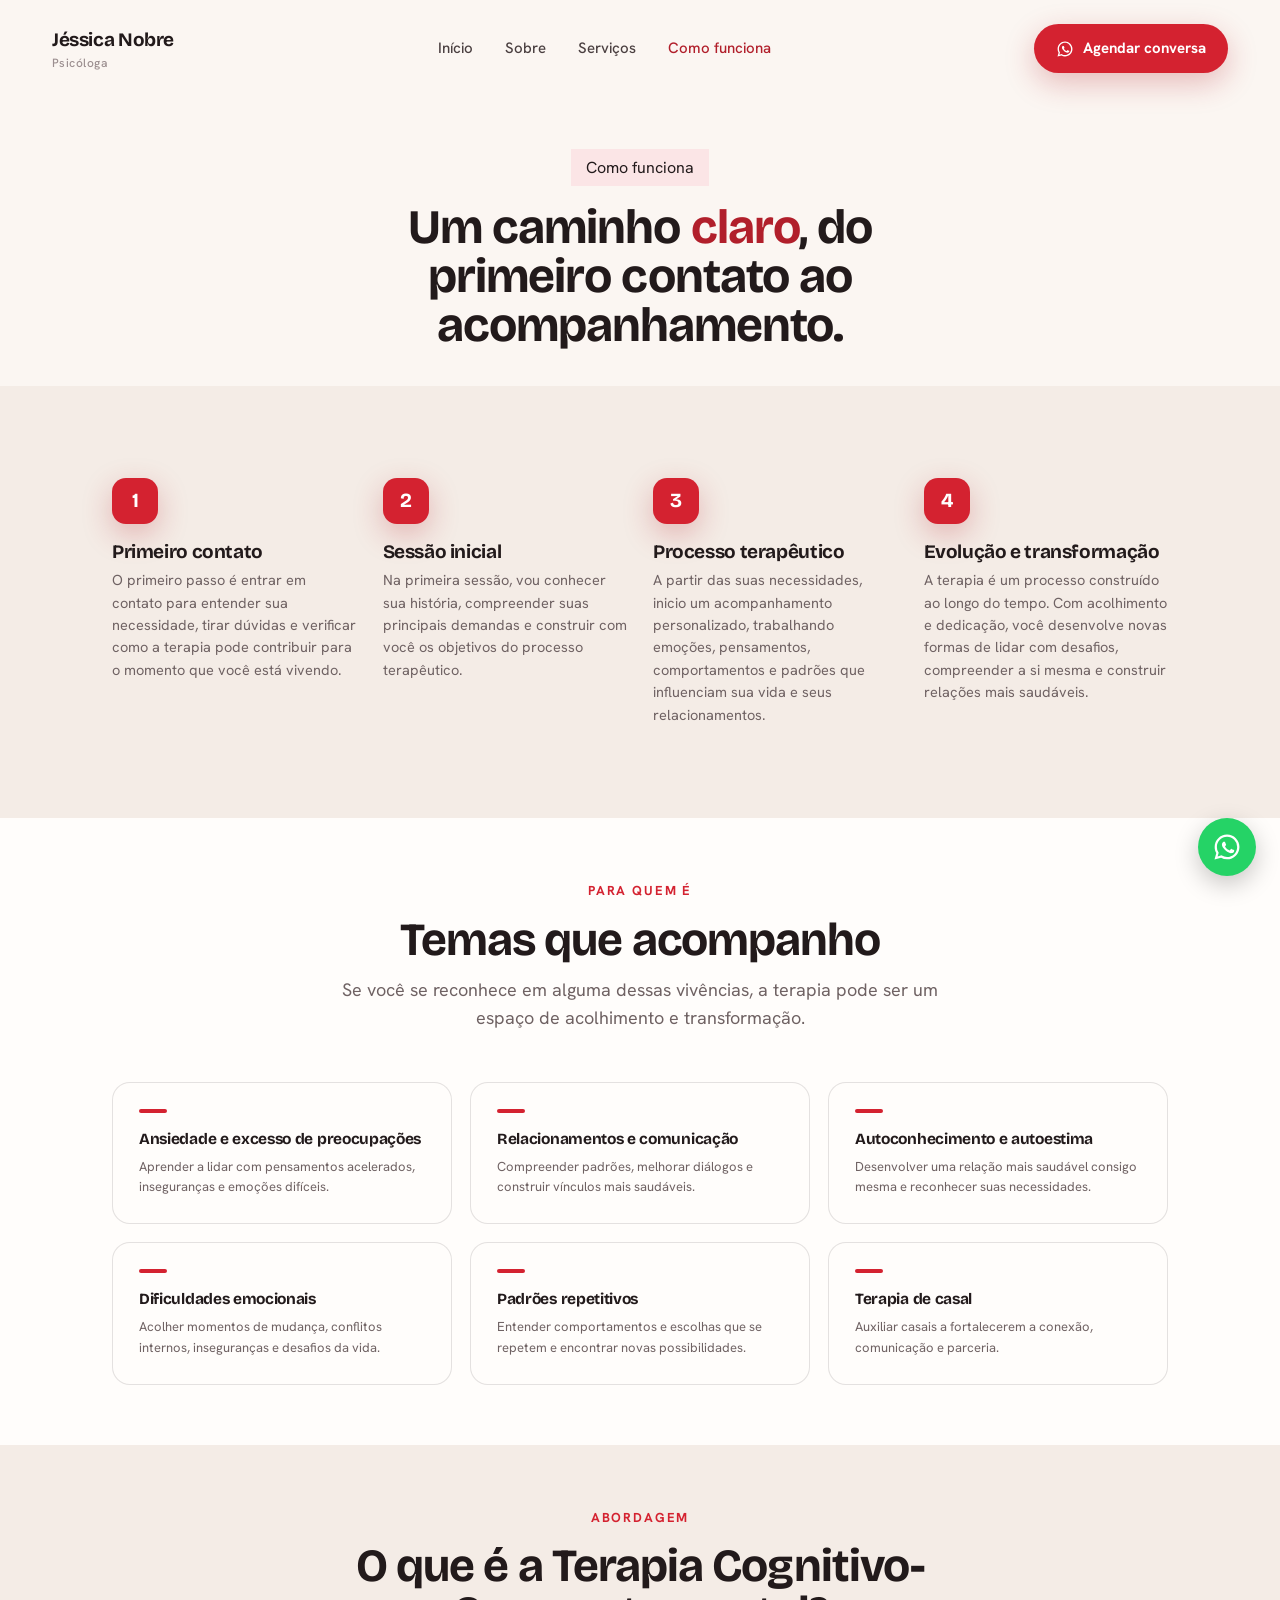
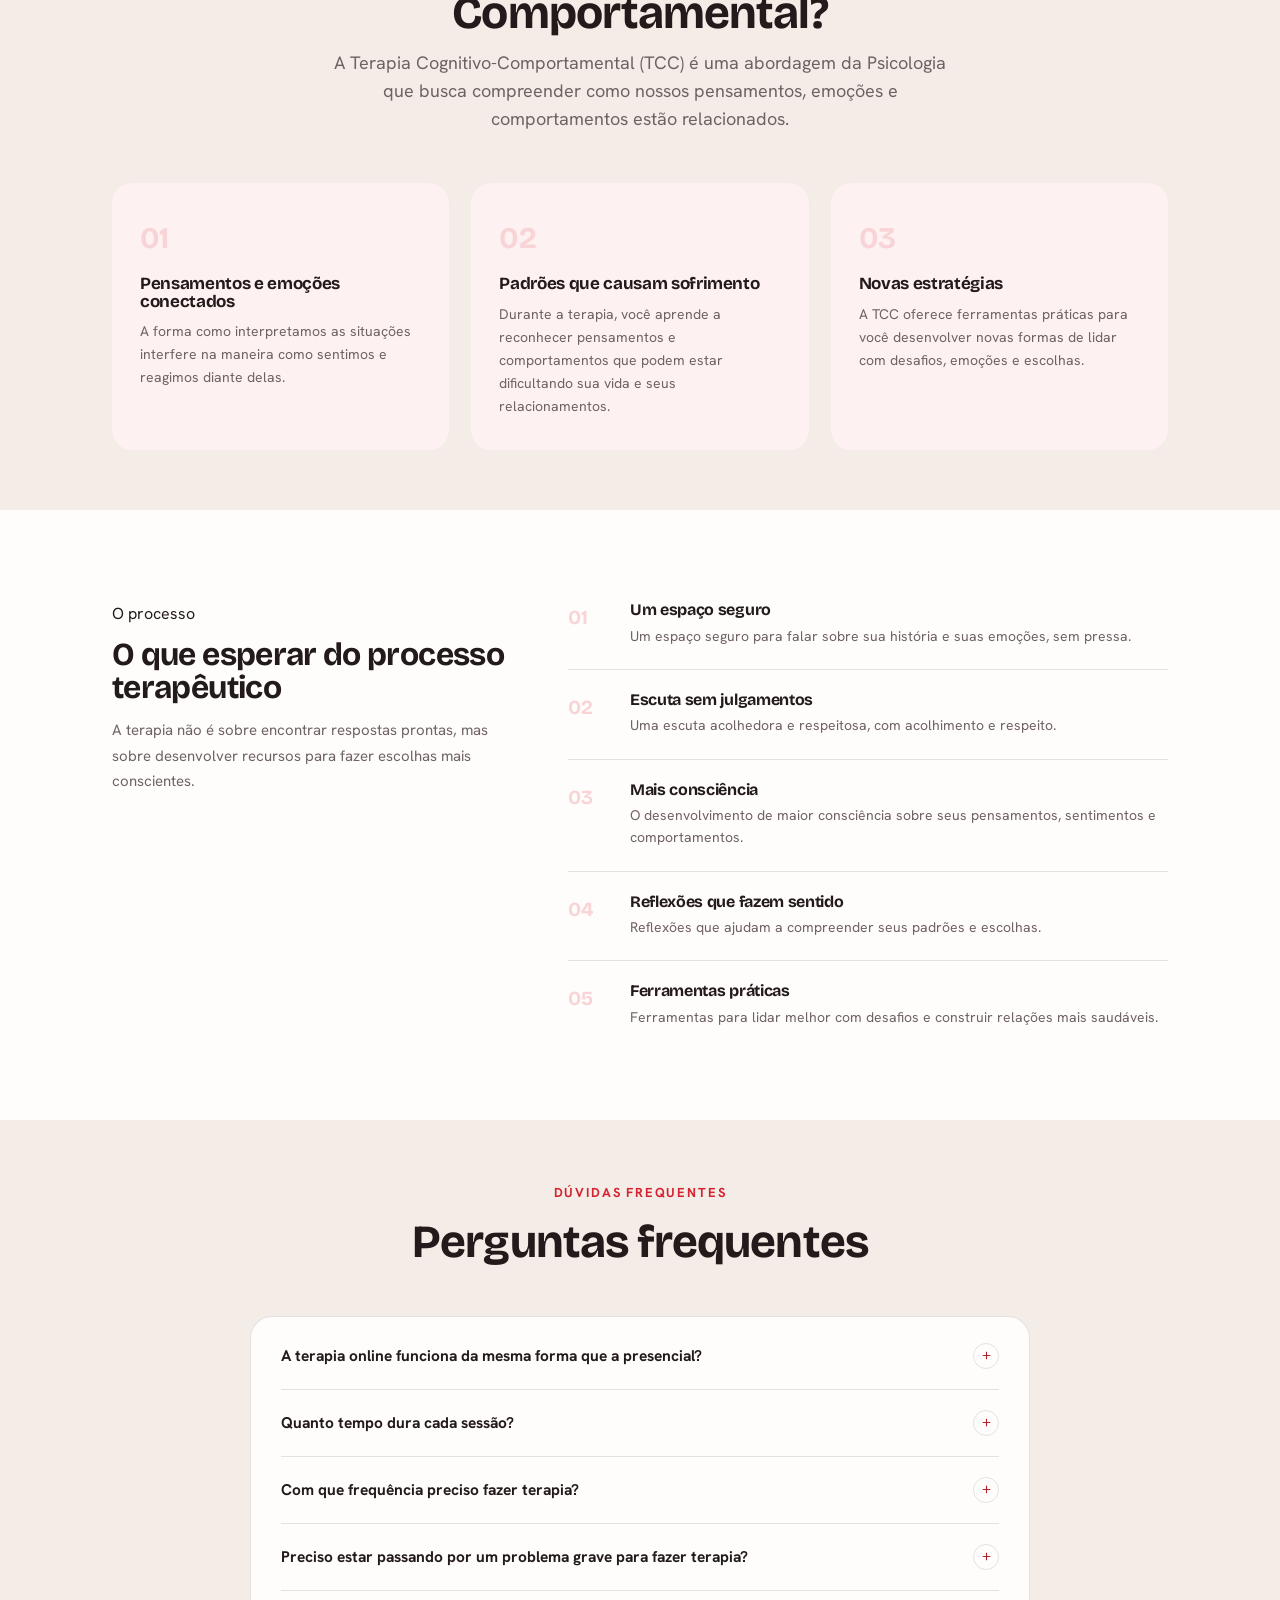
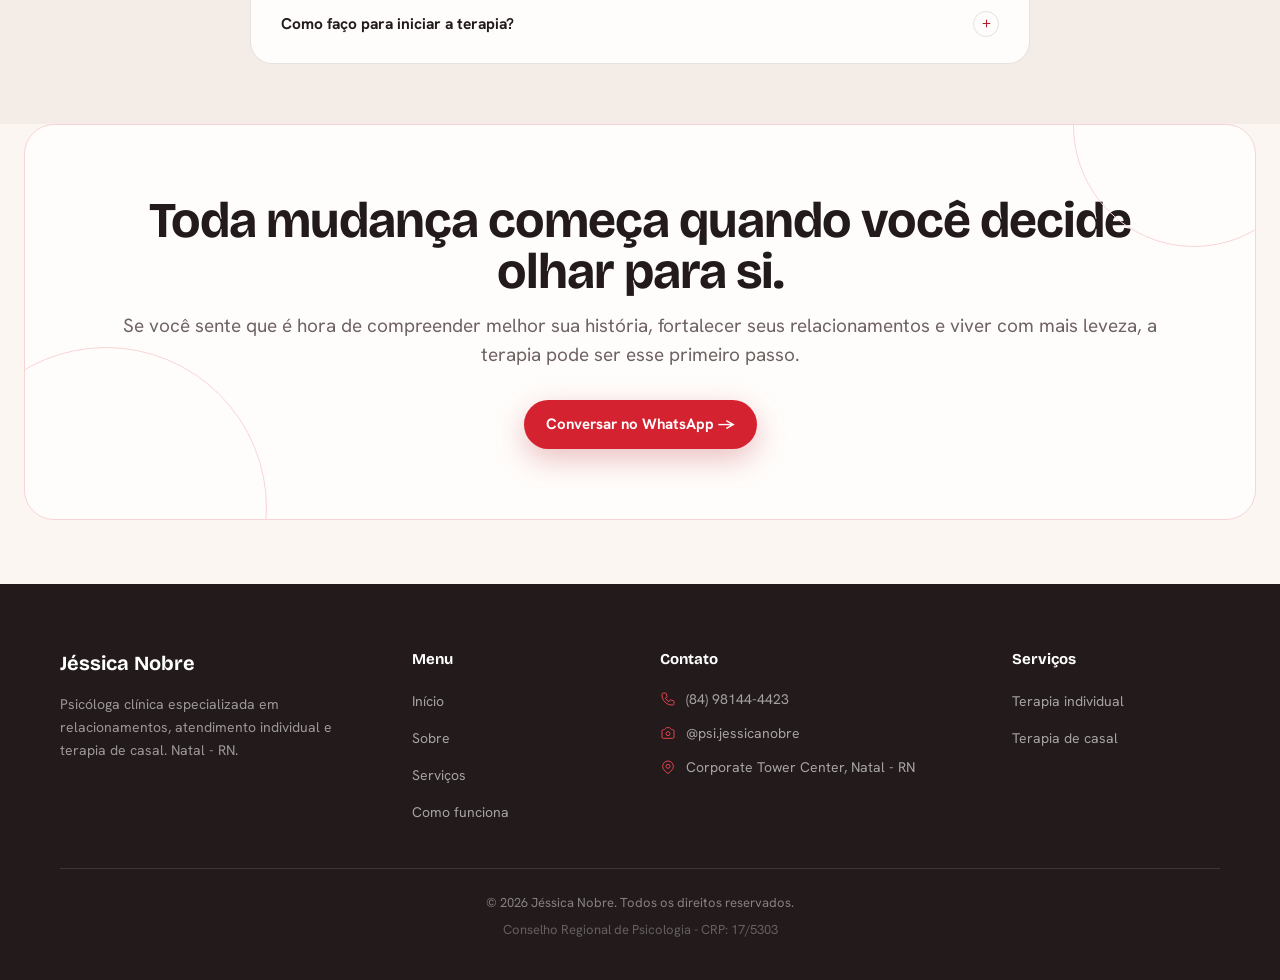
==== commit d75c1215: "Atualiza texto do CTA final em todas as paginas" ====
--- a/como-funciona.html
+++ b/como-funciona.html
@@ -235,8 +235,8 @@
 </section>
 
 <section class="cta">
-  <h2>Você não precisa esperar a crise chegar para cuidar da sua relação.</h2>
-  <p>Dar o primeiro passo já é um gesto de cuidado. Me chama para uma conversa sem compromisso, para eu entender o que faz sentido para você.</p>
+  <h2>Toda mudança começa quando você decide olhar para si.</h2>
+  <p>Se você sente que é hora de compreender melhor sua história, fortalecer seus relacionamentos e viver com mais leveza, a terapia pode ser esse primeiro passo.</p>
   <a class="btn-wa" href="https://wa.me/5584981444423?text=Ol%C3%A1%2C%20J%C3%A9ssica%21%20Gostaria%20de%20agendar%20uma%20conversa." target="_blank" rel="noopener noreferrer">Conversar no WhatsApp →</a>
 </section>
 
--- a/style.css
+++ b/style.css
@@ -120,7 +120,7 @@
   white-space: nowrap;
 }
 .sec-head .eyebrow, .about .eyebrow { background: none; padding: 0; }
-.hero h1 { font-size: 68px; margin: 26px 0 22px; text-wrap: balance; }
+.hero h1 { font-size: 40px; margin: 26px 0 22px; text-wrap: balance; }
 .hero h1 em { font-style: normal; color: var(--red-600); }
 .hero p { font-size: 19px; color: var(--muted); max-width: 28em; margin: 0 0 34px; }
 .hero-cta { display: flex; align-items: center; gap: 16px; flex-wrap: wrap; }
@@ -333,7 +333,7 @@
   .hero-inner { grid-template-columns: 1fr; margin: 0 16px; min-height: 0; }
   .hero-l { align-self: auto; }
   .hero-l { padding: 44px 28px 36px; }
-  .hero h1 { font-size: 42px; }
+  .hero h1 { font-size: 30px; }
   .hero p { font-size: 17px; }
   .hero-photo { height: 260px; min-height: 260px; }
   .hero-inner .hero-photo { position: relative; grid-column: auto; grid-row: auto; inset: auto; height: 260px; min-height: 260px; }
